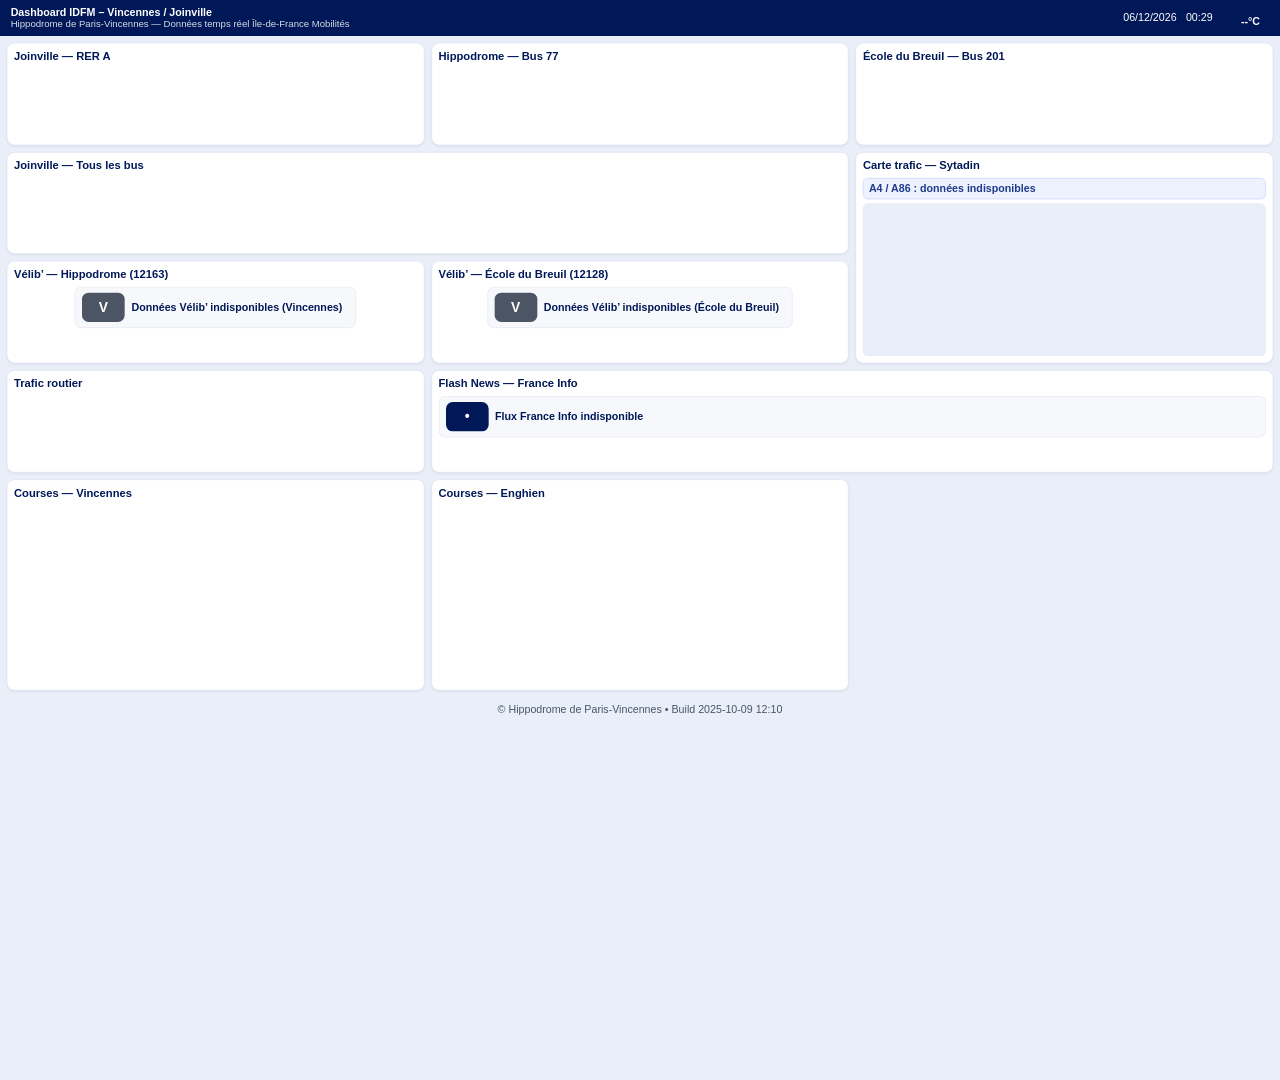
==== index.html @ 8cd0bbcc "Add files via upload" ====
<!DOCTYPE html>
<html lang="fr">
<head>
<meta charset="UTF-8" />
<meta name="viewport" content="width=device-width, initial-scale=1.0" />
<title>Dashboard IDFM – Vincennes / Joinville (v3)</title>
<link rel="stylesheet" href="style.css" />
</head>
<body>
<div id="fit">
  <header class="topbar">
    <div class="brand">
      <div class="title">Dashboard IDFM – Vincennes / Joinville</div>
      <div class="subtitle">Hippodrome de Paris‑Vincennes — Données temps réel Île‑de‑France Mobilités</div>
    </div>
    <div class="header-right">
      <div id="date"></div>
      <div id="time" class="mono"></div>
      <div class="weather" id="weather" title="">
        <span id="weatherIcon" aria-hidden="true"></span>
        <strong id="weatherTemp">--°C</strong>
      </div>
      <div id="saint" class="saint"></div>
    </div>
  </header>

  <main>
    <!-- Ligne 1 -->
    <section class="panel"><h2>Joinville — RER A</h2>
      <div class="board" id="rerA-board"></div>
      <div class="traffic-msg" id="rerA-traffic"></div>
    </section>

    <section class="panel"><h2>Hippodrome — Bus 77</h2>
      <div class="board" id="bus77-board"></div>
      <div class="traffic-msg" id="bus77-traffic"></div>
    </section>

    <section class="panel"><h2>École du Breuil — Bus 201</h2>
      <div class="board" id="bus201-board"></div>
      <div class="traffic-msg" id="bus201-traffic"></div>
    </section>

    <!-- Ligne 2 -->
    <section class="panel" style="grid-column:1 / span 2; grid-row:2;">
      <h2>Joinville — Tous les bus</h2>
      <div class="board joinville-two-cols" id="joinville-all"></div>
    </section>

    <section class="panel sytadin-panel" style="grid-column:3; grid-row:2 / span 2;">
      <h2>Carte trafic — Sytadin</h2>
      <div id="sytadin-indicator" class="traffic-indicator">Lecture des conditions…</div>
      <iframe id="sytadin" class="sytadin-frame" title="Carte Sytadin" src="https://www.sytadin.fr/frame/cartographie.jsp.html?largeur=596" loading="lazy"></iframe>
    </section>

    <!-- Ligne 3 -->
    <section class="panel"><h2>Vélib’ — Hippodrome (12163)</h2><div class="board velib" id="velib1"></div></section>
    <section class="panel"><h2>Vélib’ — École du Breuil (12128)</h2><div class="board velib" id="velib2"></div></section>

    <!-- Ligne 4 -->
    <section class="panel"><h2>Trafic routier</h2><div class="board" id="road"></div></section>
    <section class="panel" style="grid-column:2 / span 2;"><h2>Flash News — France Info</h2><div class="board" id="news"></div></section>

    <!-- Ligne 5-6 -->
    <section class="panel" style="grid-column:1; grid-row:5 / span 2;"><h2>Courses — Vincennes</h2><div class="board tickets" id="racesVincennes"></div></section>
    <section class="panel" style="grid-column:2; grid-row:5 / span 2;"><h2>Courses — Enghien</h2><div class="board tickets" id="racesEnghien"></div></section>
  </main>

  <footer class="footer">
    <span>© Hippodrome de Paris‑Vincennes • Build 2025-10-09 12:10</span>
  </footer>
</div>

<script src="app.js"></script>
<script>
function fit(){const r=document.getElementById('fit');const W=r.offsetWidth,H=r.offsetHeight;const w=window.innerWidth,h=window.innerHeight;const s=Math.min(w/W,h/H);r.style.transform=`scale(${s})`}
window.addEventListener('resize',fit);fit();
</script>
</body>
</html>
---- style.css ----
/* ===== Base ===== */
html,body{margin:0;padding:0;height:100%;background:#e9eef8;color:#001858;font-family:Segoe UI,Arial,Helvetica,sans-serif;overflow:hidden}
#fit{width:1920px;height:1080px;transform-origin:top left}
.mono{font-variant-numeric:tabular-nums}
.topbar{display:flex;justify-content:space-between;align-items:center;padding:10px 16px;background:#001858;color:#fff}
.topbar .title{font-weight:800}
.topbar .subtitle{opacity:.85;font-size:.9rem}
.header-right{display:flex;gap:14px;align-items:center}
#weatherIcon{width:24px;height:24px;display:inline-block;border-radius:50%}
#weatherIcon.sunny{background: radial-gradient(circle at 50% 50%, #ffd44d 0 60%, transparent 61%)}
#weatherIcon.cloudy{background: conic-gradient(from 180deg at 50% 70%, #c7d2fe, #e5e7eb)}
#weatherIcon.rainy{background: linear-gradient(#9ca3af 60%, transparent 0), repeating-linear-gradient(135deg, #60a5fa 0 4px, transparent 4px 8px)}
#weatherIcon.windy{background: linear-gradient(90deg, #93c5fd 0 40%, transparent 40% 100%)}
.saint{opacity:.9;font-style:italic}

/* ===== Grid ===== */
main{display:grid;grid-template-columns:repeat(3,1fr);grid-template-rows:repeat(6,1fr);gap:10px;padding:10px;box-sizing:border-box;height:calc(100% - 88px)}
.panel{background:#ffffff;border:1px solid #dbe2f3;border-radius:12px;padding:10px;display:flex;flex-direction:column;box-shadow:0 2px 4px rgba(0,0,0,.06)}
.panel h2{margin:0 0 8px;font-size:1.05rem;color:#001858}
.board{flex:1;display:flex;flex-direction:column;gap:6px;overflow:hidden}

/* ===== Lines (grouped by direction) ===== */
.row{display:grid;grid-template-columns: 64px 1fr auto;gap:10px;align-items:center;background:#f7f8fb;border:1px solid #e3e6f2;border-radius:10px;padding:8px 10px;opacity:0;transform:translateX(8px)}
.row.show{opacity:1;transform:none;transition:opacity .35s ease,transform .35s ease}
.badge{grid-column:1;justify-self:start;color:#fff;font-weight:900;font-size:1.3rem;min-width:64px;text-align:center;border-radius:10px;padding:10px 0}
.dest{grid-column:2;font-weight:800}
.times{grid-column:3;display:flex;gap:8px;align-items:center}
.time{background:#000;color:#ffed00;border-radius:6px;padding:4px 10px;font-weight:900;min-width:36px;text-align:center}
.st{padding:4px 8px;border-radius:6px;color:#fff;font-weight:800}
.st.imminent{background:#0a7d21}
.st.delayed{background:#b45309}
.st.cancelled{background:#b91c1c}
.st.instation{background:#1d4ed8}
.ended{background:#9aa1b2;color:#fff}

/* Joinville 2-cols compact */
.joinville-two-cols{display:grid;grid-template-columns:1fr 1fr;gap:8px}
.joinville-two-cols .row{margin:0}

/* Traffic message */
.traffic-msg{margin-top:6px;background:#fff7ed;border:1px solid #fed7aa;color:#9a3412;border-radius:8px;padding:6px 8px;font-weight:700;display:none}
.traffic-msg.show{display:block;animation:fadeIn .3s ease}
@keyframes fadeIn{from{opacity:0}to{opacity:1}}

/* Sytadin */
.sytadin-panel{display:flex;flex-direction:column}
.traffic-indicator{margin-bottom:6px;background:#eef2ff;border:1px solid #c7d2fe;color:#1e3a8a;border-radius:8px;padding:6px 8px;font-weight:700}
.sytadin-frame{flex:1;width:100%;height:100%;border:0;border-radius:8px;background:#e9eef8}

/* Velib */
.velib{display:flex;gap:16px;align-items:center;flex-wrap:wrap}
.kpi{display:flex;align-items:center;gap:8px;background:#f7f8fb;border:1px solid #e3e6f2;border-radius:10px;padding:8px 10px}
.kpi .value{font-size:1.05rem;font-weight:900}
.kpi .label{font-size:.85rem;color:#334155}

/* Tickets */
.tickets{display:grid;grid-template-columns:repeat(2,1fr);gap:8px}
.ticket{display:flex;align-items:center;justify-content:space-between;background:#f7f8fb;border:1px solid #e3e6f2;border-radius:10px;padding:8px}
.badge-blue{background:#001858;color:#fff;border-radius:8px;padding:4px 8px;font-weight:900;min-width:68px;text-align:center}
.t-info{display:flex;flex-direction:column}
.t-title{font-weight:800}
.t-time{font-weight:900}

/* Footer */
.footer{height:36px;display:flex;align-items:center;justify-content:center;color:#475569}
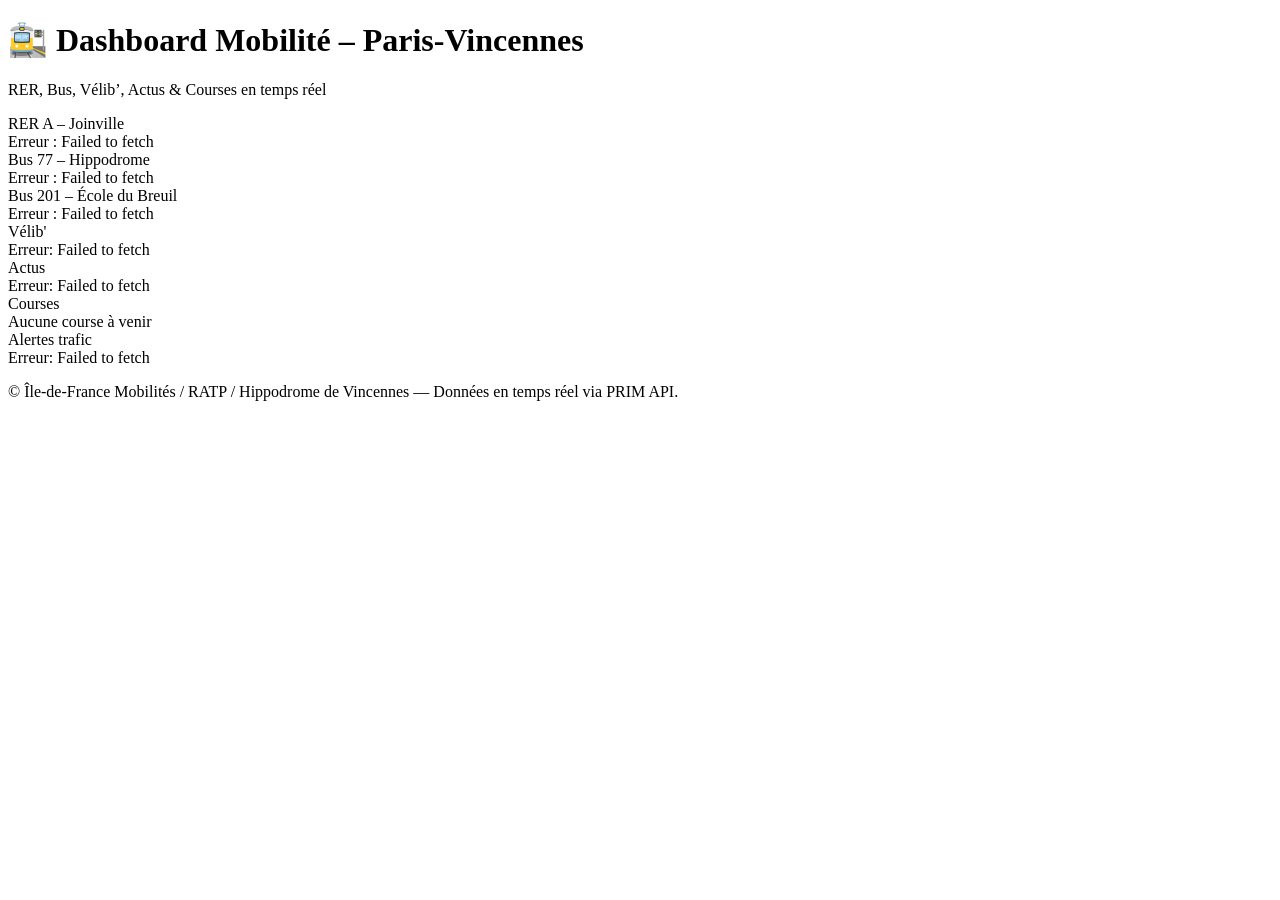
==== commit ae179ba6: "Update index.html" ====
--- a/index.html
+++ b/index.html
@@ -3,78 +3,29 @@
 <head>
 <meta charset="UTF-8" />
 <meta name="viewport" content="width=device-width, initial-scale=1.0" />
-<title>Dashboard IDFM – Vincennes / Joinville (v3)</title>
-<link rel="stylesheet" href="style.css" />
+<title>Dashboard Mobilité – Hippodrome de Vincennes</title>
+<link rel="stylesheet" href="dashboard.css" />
 </head>
 <body>
-<div id="fit">
-  <header class="topbar">
-    <div class="brand">
-      <div class="title">Dashboard IDFM – Vincennes / Joinville</div>
-      <div class="subtitle">Hippodrome de Paris‑Vincennes — Données temps réel Île‑de‑France Mobilités</div>
-    </div>
-    <div class="header-right">
-      <div id="date"></div>
-      <div id="time" class="mono"></div>
-      <div class="weather" id="weather" title="">
-        <span id="weatherIcon" aria-hidden="true"></span>
-        <strong id="weatherTemp">--°C</strong>
-      </div>
-      <div id="saint" class="saint"></div>
-    </div>
+  <header>
+    <h1>🚉 Dashboard Mobilité – Paris-Vincennes</h1>
+    <p class="subtitle">RER, Bus, Vélib’, Actus & Courses en temps réel</p>
   </header>
 
-  <main>
-    <!-- Ligne 1 -->
-    <section class="panel"><h2>Joinville — RER A</h2>
-      <div class="board" id="rerA-board"></div>
-      <div class="traffic-msg" id="rerA-traffic"></div>
-    </section>
-
-    <section class="panel"><h2>Hippodrome — Bus 77</h2>
-      <div class="board" id="bus77-board"></div>
-      <div class="traffic-msg" id="bus77-traffic"></div>
-    </section>
-
-    <section class="panel"><h2>École du Breuil — Bus 201</h2>
-      <div class="board" id="bus201-board"></div>
-      <div class="traffic-msg" id="bus201-traffic"></div>
-    </section>
-
-    <!-- Ligne 2 -->
-    <section class="panel" style="grid-column:1 / span 2; grid-row:2;">
-      <h2>Joinville — Tous les bus</h2>
-      <div class="board joinville-two-cols" id="joinville-all"></div>
-    </section>
-
-    <section class="panel sytadin-panel" style="grid-column:3; grid-row:2 / span 2;">
-      <h2>Carte trafic — Sytadin</h2>
-      <div id="sytadin-indicator" class="traffic-indicator">Lecture des conditions…</div>
-      <iframe id="sytadin" class="sytadin-frame" title="Carte Sytadin" src="https://www.sytadin.fr/frame/cartographie.jsp.html?largeur=596" loading="lazy"></iframe>
-    </section>
-
-    <!-- Ligne 3 -->
-    <section class="panel"><h2>Vélib’ — Hippodrome (12163)</h2><div class="board velib" id="velib1"></div></section>
-    <section class="panel"><h2>Vélib’ — École du Breuil (12128)</h2><div class="board velib" id="velib2"></div></section>
-
-    <!-- Ligne 4 -->
-    <section class="panel"><h2>Trafic routier</h2><div class="board" id="road"></div></section>
-    <section class="panel" style="grid-column:2 / span 2;"><h2>Flash News — France Info</h2><div class="board" id="news"></div></section>
-
-    <!-- Ligne 5-6 -->
-    <section class="panel" style="grid-column:1; grid-row:5 / span 2;"><h2>Courses — Vincennes</h2><div class="board tickets" id="racesVincennes"></div></section>
-    <section class="panel" style="grid-column:2; grid-row:5 / span 2;"><h2>Courses — Enghien</h2><div class="board tickets" id="racesEnghien"></div></section>
+  <main class="grid">
+    <section id="panel-rera" class="panel"></section>
+    <section id="panel-bus-77" class="panel"></section>
+    <section id="panel-bus-201" class="panel"></section>
+    <section id="panel-velib" class="panel"></section>
+    <section id="panel-news" class="panel"></section>
+    <section id="panel-courses" class="panel"></section>
+    <section id="panel-alerts" class="panel"></section>
   </main>
 
-  <footer class="footer">
-    <span>© Hippodrome de Paris‑Vincennes • Build 2025-10-09 12:10</span>
+  <footer>
+    <p>© Île-de-France Mobilités / RATP / Hippodrome de Vincennes — Données en temps réel via PRIM API.</p>
   </footer>
-</div>
 
-<script src="app.js"></script>
-<script>
-function fit(){const r=document.getElementById('fit');const W=r.offsetWidth,H=r.offsetHeight;const w=window.innerWidth,h=window.innerHeight;const s=Math.min(w/W,h/H);r.style.transform=`scale(${s})`}
-window.addEventListener('resize',fit);fit();
-</script>
+  <script src="app.js"></script>
 </body>
 </html>
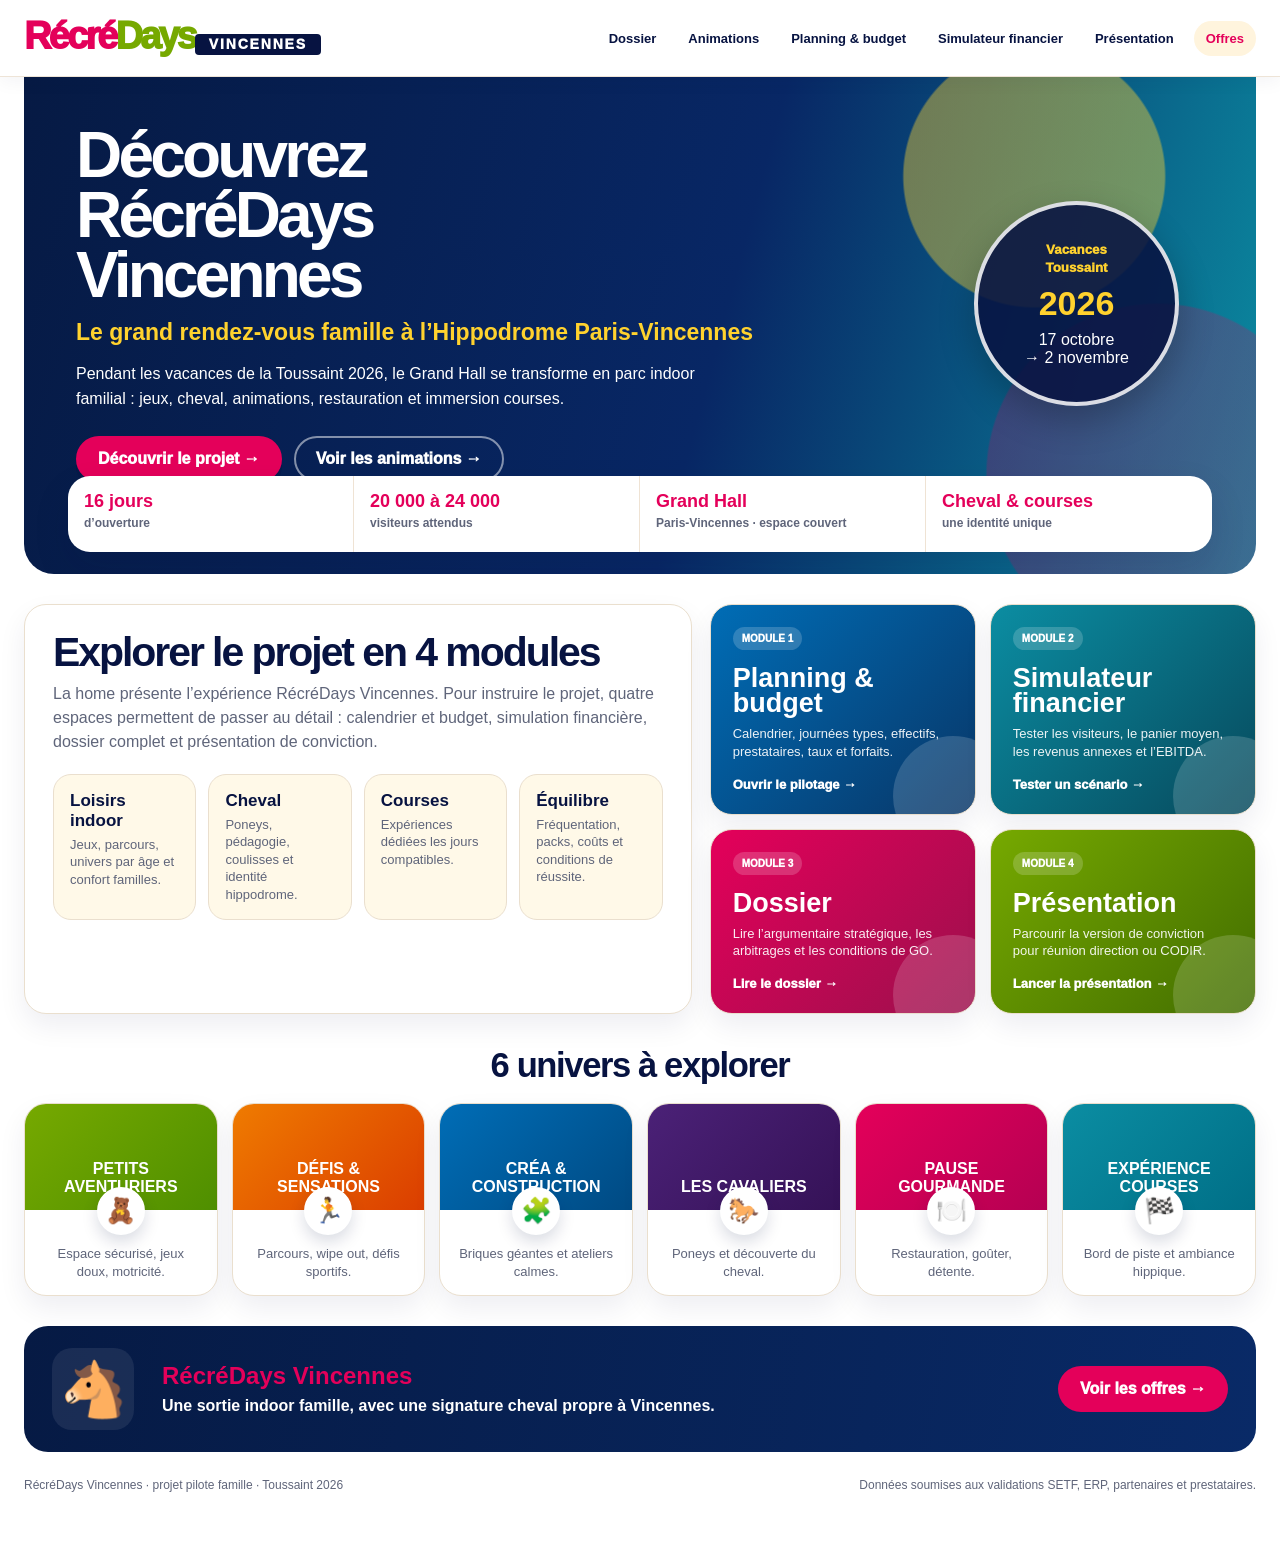
==== commit 17e72718: "Mettre à jour la home RécréDays Vincennes" ====
--- a/index.html
+++ b/index.html
@@ -1,31 +1,21 @@
-<!DOCTYPE html>
+<!doctype html>
 <html lang="fr">
 <head>
-<meta charset="UTF-8" />
-<meta name="viewport" content="width=device-width, initial-scale=1.0" />
-<title>Dashboard Mobilité – Hippodrome de Vincennes</title>
-<link rel="stylesheet" href="dashboard.css" />
+<meta charset="utf-8">
+<meta name="viewport" content="width=device-width,initial-scale=1">
+<title>RécréDays Vincennes</title>
+<style>
+:root{--ink:#071341;--pink:#e4005a;--green:#76a900;--blue:#006db6;--cyan:#0b8da2;--orange:#ef7b00;--yellow:#ffd22e;--purple:#4b2177;--line:#eadfce;--muted:#5f657a;--shadow:0 16px 36px rgba(7,19,65,.12)}*{box-sizing:border-box}body{margin:0;font-family:Inter,Arial,sans-serif;color:var(--ink);background:#fff}a{text-decoration:none}.top{position:sticky;top:0;z-index:10;background:#fff;border-bottom:1px solid #eee4d7;box-shadow:0 4px 18px rgba(7,19,65,.05)}.nav{max-width:1440px;margin:auto;min-height:76px;padding:12px 24px;display:flex;align-items:center;gap:24px}.logo{font-weight:1000;font-size:38px;line-height:.82;letter-spacing:-.075em;color:var(--green);min-width:220px}.logo span{color:var(--pink)}.logo small{display:inline-block;background:var(--ink);color:#fff;font-size:14px;letter-spacing:.13em;border-radius:4px;padding:5px 14px;margin-top:3px}.links{margin-left:auto;display:flex;gap:8px;flex-wrap:wrap}.links a{color:var(--ink);font-size:13px;font-weight:900;padding:10px 12px;border-radius:999px}.links a:hover,.links a.active{background:#fff4dd;color:var(--pink)}.page{max-width:1440px;margin:auto;padding:0 24px 40px}.hero{position:relative;overflow:hidden;min-height:480px;border-radius:0 0 30px 30px;background:radial-gradient(circle at 82% 20%,rgba(255,210,46,.42) 0 130px,transparent 132px),radial-gradient(circle at 92% 80%,rgba(228,0,90,.22) 0 170px,transparent 172px),linear-gradient(105deg,#061a44 0%,#082765 56%,#0b8da2 100%);color:#fff}.hero-inner{display:grid;grid-template-columns:1fr 230px;gap:24px;align-items:center;min-height:480px;padding:48px 52px 92px}.hero h1{font-size:clamp(44px,5vw,72px);line-height:.94;margin:0 0 14px;letter-spacing:-.06em}.hero h2{margin:0 0 16px;color:var(--yellow);font-size:23px;line-height:1.16}.hero p{margin:0;max-width:670px;font-size:16px;line-height:1.55}.cta{display:flex;gap:12px;flex-wrap:wrap;margin-top:24px}.btn{display:inline-flex;align-items:center;justify-content:center;min-height:46px;padding:12px 20px;border-radius:999px;color:#fff;font-weight:1000;border:2px solid rgba(255,255,255,.5)}.btn.primary{background:var(--pink);border-color:var(--pink);box-shadow:0 7px 0 rgba(7,19,65,.25)}.badge{width:205px;height:205px;border-radius:50%;background:rgba(7,19,65,.88);border:4px solid rgba(255,255,255,.85);display:grid;place-items:center;text-align:center;box-shadow:0 14px 36px rgba(0,0,0,.24)}.badge small{color:var(--yellow);font-weight:1000}.badge b{display:block;font-size:34px;color:var(--yellow);margin:8px 0}.strip{position:absolute;left:44px;right:44px;bottom:22px;display:grid;grid-template-columns:repeat(4,1fr);background:#fff;color:var(--ink);border-radius:22px;overflow:hidden;box-shadow:var(--shadow)}.strip div{min-height:76px;padding:15px 16px;border-right:1px solid #efe3d4}.strip div:last-child{border-right:0}.strip b{display:block;color:var(--pink);font-size:18px}.strip span{display:block;font-size:12px;color:var(--muted);font-weight:800;margin-top:4px}.modules{margin-top:30px;display:grid;grid-template-columns:1.1fr .9fr;gap:18px}.intro,.card,.box{background:#fff;border:1px solid var(--line);border-radius:22px;box-shadow:0 12px 28px rgba(7,19,65,.07)}.intro{padding:28px}.intro h2{margin:0 0 10px;font-size:clamp(30px,3.2vw,48px);line-height:.95;letter-spacing:-.05em}.intro p{margin:0;color:var(--muted);line-height:1.5}.pills{margin-top:20px;display:grid;grid-template-columns:repeat(4,1fr);gap:12px}.pill{padding:16px;border-radius:18px;background:#fff9e8;border:1px solid var(--line)}.pill b{display:block;font-size:17px}.pill span{display:block;margin-top:5px;color:var(--muted);font-size:13px;line-height:1.35}.grid{display:grid;grid-template-columns:1fr 1fr;gap:14px}.card{min-height:185px;padding:22px;color:#fff;display:flex;flex-direction:column;justify-content:space-between;overflow:hidden;position:relative}.card:after{content:"";position:absolute;right:-38px;bottom:-42px;width:120px;height:120px;border-radius:50%;background:rgba(255,255,255,.16)}.card small,.card h3,.card p,.card span{position:relative;z-index:1}.card small{display:inline-flex;width:max-content;padding:6px 9px;border-radius:999px;background:rgba(255,255,255,.18);font-weight:1000;font-size:10px;text-transform:uppercase}.card h3{margin:16px 0 8px;font-size:27px;line-height:.95}.card p{margin:0;color:rgba(255,255,255,.92);font-size:13px;line-height:1.38}.card span{font-size:13px;font-weight:1000;margin-top:16px}.planning{background:linear-gradient(135deg,var(--blue),#083667)}.sim{background:linear-gradient(135deg,var(--cyan),#07495c)}.dossier{background:linear-gradient(135deg,var(--pink),#9b104c)}.pres{background:linear-gradient(135deg,var(--green),#426d00)}.section{padding-top:34px}.center{text-align:center;max-width:780px;margin:0 auto 20px}.center h2{margin:0;font-size:clamp(28px,2.7vw,40px);line-height:1;letter-spacing:-.04em}.center p{color:var(--muted);line-height:1.5}.univers{display:grid;grid-template-columns:repeat(6,1fr);gap:14px}.box{overflow:hidden;text-align:center}.box-top{min-height:106px;color:#fff;padding:14px;display:flex;flex-direction:column;justify-content:flex-end;background:linear-gradient(135deg,var(--green),#4f8f00)}.box:nth-child(2) .box-top{background:linear-gradient(135deg,var(--orange),#db3e00)}.box:nth-child(3) .box-top{background:linear-gradient(135deg,var(--blue),#004a83)}.box:nth-child(4) .box-top{background:linear-gradient(135deg,var(--purple),#351257)}.box:nth-child(5) .box-top{background:linear-gradient(135deg,var(--pink),#b50052)}.box:nth-child(6) .box-top{background:linear-gradient(135deg,var(--cyan),#006f87)}.box-top b{text-transform:uppercase;font-size:16px}.box-body{padding:15px}.circle{width:48px;height:48px;margin:-38px auto 10px;border-radius:50%;background:#fff;border:5px solid #fff;box-shadow:0 7px 16px rgba(7,19,65,.15);display:grid;place-items:center;font-size:25px}.box-body p{margin:0;color:var(--muted);font-size:13px;line-height:1.35}.banner{margin-top:30px;border-radius:24px;padding:22px 28px;background:linear-gradient(100deg,#061a44,#092a67);color:#fff;display:grid;grid-template-columns:90px 1fr 250px;align-items:center;gap:20px}.trotty{width:82px;height:82px;border-radius:20px;background:rgba(255,255,255,.08);display:grid;place-items:center;font-size:54px}.banner h2{margin:0;color:var(--pink);font-size:24px}.banner p{margin:6px 0 0;font-weight:900;line-height:1.2}.banner a{justify-self:end;background:var(--pink);color:#fff;padding:14px 22px;border-radius:999px;font-weight:1000}footer{padding:26px 0;color:var(--muted);font-size:12px;display:flex;justify-content:space-between;gap:14px;flex-wrap:wrap}@media(max-width:1080px){.hero-inner,.modules{grid-template-columns:1fr}.badge{width:170px;height:170px}.strip{grid-template-columns:repeat(2,1fr)}.univers{grid-template-columns:repeat(3,1fr)}.pills{grid-template-columns:repeat(2,1fr)}.banner{grid-template-columns:1fr}.banner a{justify-self:start}}@media(max-width:680px){.nav{align-items:flex-start;flex-direction:column}.links{margin-left:0;overflow-x:auto;width:100%;flex-wrap:nowrap}.page{padding:0 12px 32px}.hero-inner{padding:30px 24px 240px}.hero h1{font-size:46px}.strip{left:16px;right:16px;grid-template-columns:1fr}.grid,.univers,.pills{grid-template-columns:1fr}.badge{width:150px;height:150px}}
+</style>
 </head>
 <body>
-  <header>
-    <h1>🚉 Dashboard Mobilité – Paris-Vincennes</h1>
-    <p class="subtitle">RER, Bus, Vélib’, Actus & Courses en temps réel</p>
-  </header>
-
-  <main class="grid">
-    <section id="panel-rera" class="panel"></section>
-    <section id="panel-bus-77" class="panel"></section>
-    <section id="panel-bus-201" class="panel"></section>
-    <section id="panel-velib" class="panel"></section>
-    <section id="panel-news" class="panel"></section>
-    <section id="panel-courses" class="panel"></section>
-    <section id="panel-alerts" class="panel"></section>
-  </main>
-
-  <footer>
-    <p>© Île-de-France Mobilités / RATP / Hippodrome de Vincennes — Données en temps réel via PRIM API.</p>
-  </footer>
-
-  <script src="app.js"></script>
+<header class="top"><nav class="nav"><a class="logo" href="/"><span>Récré</span>Days<small>VINCENNES</small></a><div class="links"><a href="/dossier.html">Dossier</a><a href="/modules.html">Animations</a><a href="/pilotage.html">Planning & budget</a><a href="/pilotage.html#simulateur">Simulateur financier</a><a href="/presentation.html">Présentation</a><a class="active" href="#offres">Offres</a></div></nav></header>
+<main class="page">
+<section class="hero"><div class="hero-inner"><div><h1>Découvrez<br>RécréDays<br>Vincennes</h1><h2>Le grand rendez-vous famille à l’Hippodrome Paris-Vincennes</h2><p>Pendant les vacances de la Toussaint 2026, le Grand Hall se transforme en parc indoor familial : jeux, cheval, animations, restauration et immersion courses.</p><div class="cta"><a class="btn primary" href="/dossier.html">Découvrir le projet →</a><a class="btn" href="/modules.html">Voir les animations →</a></div></div><aside class="badge"><div><small>Vacances<br>Toussaint</small><b>2026</b><span>17 octobre<br>→ 2 novembre</span></div></aside></div><div class="strip"><div><b>16 jours</b><span>d’ouverture</span></div><div><b>20 000 à 24 000</b><span>visiteurs attendus</span></div><div><b>Grand Hall</b><span>Paris-Vincennes · espace couvert</span></div><div><b>Cheval & courses</b><span>une identité unique</span></div></div></section>
+<section class="modules"><div class="intro"><h2>Explorer le projet en 4 modules</h2><p>La home présente l’expérience RécréDays Vincennes. Pour instruire le projet, quatre espaces permettent de passer au détail : calendrier et budget, simulation financière, dossier complet et présentation de conviction.</p><div class="pills"><div class="pill"><b>Loisirs indoor</b><span>Jeux, parcours, univers par âge et confort familles.</span></div><div class="pill"><b>Cheval</b><span>Poneys, pédagogie, coulisses et identité hippodrome.</span></div><div class="pill"><b>Courses</b><span>Expériences dédiées les jours compatibles.</span></div><div class="pill"><b>Équilibre</b><span>Fréquentation, packs, coûts et conditions de réussite.</span></div></div></div><div class="grid"><a class="card planning" href="/pilotage.html"><small>Module 1</small><div><h3>Planning & budget</h3><p>Calendrier, journées types, effectifs, prestataires, taux et forfaits.</p></div><span>Ouvrir le pilotage →</span></a><a class="card sim" href="/pilotage.html#simulateur"><small>Module 2</small><div><h3>Simulateur financier</h3><p>Tester les visiteurs, le panier moyen, les revenus annexes et l’EBITDA.</p></div><span>Tester un scénario →</span></a><a class="card dossier" href="/dossier.html"><small>Module 3</small><div><h3>Dossier</h3><p>Lire l’argumentaire stratégique, les arbitrages et les conditions de GO.</p></div><span>Lire le dossier →</span></a><a class="card pres" href="/presentation.html"><small>Module 4</small><div><h3>Présentation</h3><p>Parcourir la version de conviction pour réunion direction ou CODIR.</p></div><span>Lancer la présentation →</span></a></div></section>
+<section class="section"><div class="center"><h2>6 univers à explorer</h2></div><div class="univers"><article class="box"><div class="box-top"><b>Petits aventuriers</b></div><div class="box-body"><div class="circle">🧸</div><p>Espace sécurisé, jeux doux, motricité.</p></div></article><article class="box"><div class="box-top"><b>Défis & sensations</b></div><div class="box-body"><div class="circle">🏃</div><p>Parcours, wipe out, défis sportifs.</p></div></article><article class="box"><div class="box-top"><b>Créa & construction</b></div><div class="box-body"><div class="circle">🧩</div><p>Briques géantes et ateliers calmes.</p></div></article><article class="box"><div class="box-top"><b>Les cavaliers</b></div><div class="box-body"><div class="circle">🐎</div><p>Poneys et découverte du cheval.</p></div></article><article class="box"><div class="box-top"><b>Pause gourmande</b></div><div class="box-body"><div class="circle">🍽️</div><p>Restauration, goûter, détente.</p></div></article><article class="box"><div class="box-top"><b>Expérience courses</b></div><div class="box-body"><div class="circle">🏁</div><p>Bord de piste et ambiance hippique.</p></div></article></div></section>
+<section class="banner" id="offres"><div class="trotty">🐴</div><div><h2>RécréDays Vincennes</h2><p>Une sortie indoor famille, avec une signature cheval propre à Vincennes.</p></div><a href="/dossier.html">Voir les offres →</a></section>
+<footer><span>RécréDays Vincennes · projet pilote famille · Toussaint 2026</span><span>Données soumises aux validations SETF, ERP, partenaires et prestataires.</span></footer>
+</main>
 </body>
-</html>
+</html>
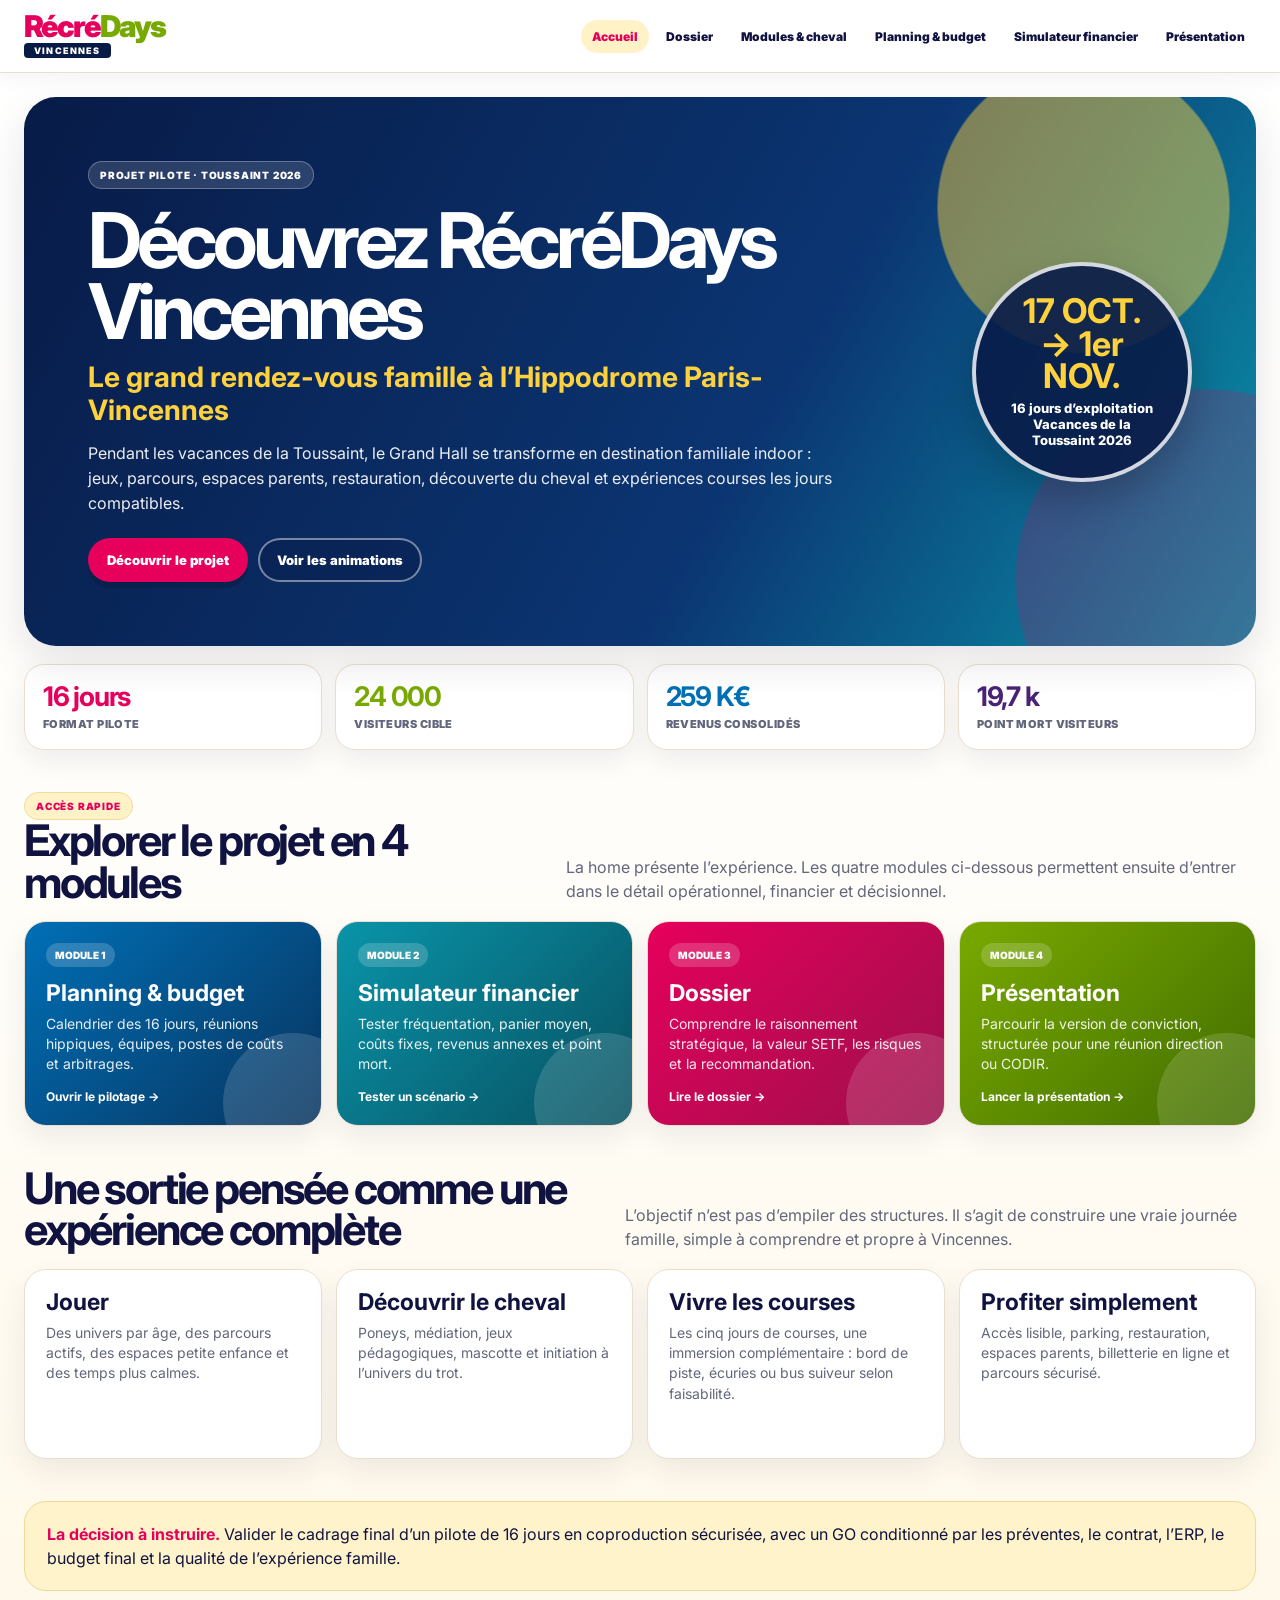
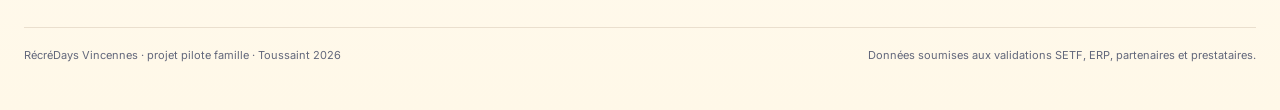
==== commit da8c55ee: "Refondre la home RécréDays et mettre en avant les quatre modules" ====
--- a/index.html
+++ b/index.html
@@ -3,19 +3,81 @@
 <head>
 <meta charset="utf-8">
 <meta name="viewport" content="width=device-width,initial-scale=1">
-<title>RécréDays Vincennes</title>
-<style>
-:root{--ink:#071341;--pink:#e4005a;--green:#76a900;--blue:#006db6;--cyan:#0b8da2;--orange:#ef7b00;--yellow:#ffd22e;--purple:#4b2177;--line:#eadfce;--muted:#5f657a;--shadow:0 16px 36px rgba(7,19,65,.12)}*{box-sizing:border-box}body{margin:0;font-family:Inter,Arial,sans-serif;color:var(--ink);background:#fff}a{text-decoration:none}.top{position:sticky;top:0;z-index:10;background:#fff;border-bottom:1px solid #eee4d7;box-shadow:0 4px 18px rgba(7,19,65,.05)}.nav{max-width:1440px;margin:auto;min-height:76px;padding:12px 24px;display:flex;align-items:center;gap:24px}.logo{font-weight:1000;font-size:38px;line-height:.82;letter-spacing:-.075em;color:var(--green);min-width:220px}.logo span{color:var(--pink)}.logo small{display:inline-block;background:var(--ink);color:#fff;font-size:14px;letter-spacing:.13em;border-radius:4px;padding:5px 14px;margin-top:3px}.links{margin-left:auto;display:flex;gap:8px;flex-wrap:wrap}.links a{color:var(--ink);font-size:13px;font-weight:900;padding:10px 12px;border-radius:999px}.links a:hover,.links a.active{background:#fff4dd;color:var(--pink)}.page{max-width:1440px;margin:auto;padding:0 24px 40px}.hero{position:relative;overflow:hidden;min-height:480px;border-radius:0 0 30px 30px;background:radial-gradient(circle at 82% 20%,rgba(255,210,46,.42) 0 130px,transparent 132px),radial-gradient(circle at 92% 80%,rgba(228,0,90,.22) 0 170px,transparent 172px),linear-gradient(105deg,#061a44 0%,#082765 56%,#0b8da2 100%);color:#fff}.hero-inner{display:grid;grid-template-columns:1fr 230px;gap:24px;align-items:center;min-height:480px;padding:48px 52px 92px}.hero h1{font-size:clamp(44px,5vw,72px);line-height:.94;margin:0 0 14px;letter-spacing:-.06em}.hero h2{margin:0 0 16px;color:var(--yellow);font-size:23px;line-height:1.16}.hero p{margin:0;max-width:670px;font-size:16px;line-height:1.55}.cta{display:flex;gap:12px;flex-wrap:wrap;margin-top:24px}.btn{display:inline-flex;align-items:center;justify-content:center;min-height:46px;padding:12px 20px;border-radius:999px;color:#fff;font-weight:1000;border:2px solid rgba(255,255,255,.5)}.btn.primary{background:var(--pink);border-color:var(--pink);box-shadow:0 7px 0 rgba(7,19,65,.25)}.badge{width:205px;height:205px;border-radius:50%;background:rgba(7,19,65,.88);border:4px solid rgba(255,255,255,.85);display:grid;place-items:center;text-align:center;box-shadow:0 14px 36px rgba(0,0,0,.24)}.badge small{color:var(--yellow);font-weight:1000}.badge b{display:block;font-size:34px;color:var(--yellow);margin:8px 0}.strip{position:absolute;left:44px;right:44px;bottom:22px;display:grid;grid-template-columns:repeat(4,1fr);background:#fff;color:var(--ink);border-radius:22px;overflow:hidden;box-shadow:var(--shadow)}.strip div{min-height:76px;padding:15px 16px;border-right:1px solid #efe3d4}.strip div:last-child{border-right:0}.strip b{display:block;color:var(--pink);font-size:18px}.strip span{display:block;font-size:12px;color:var(--muted);font-weight:800;margin-top:4px}.modules{margin-top:30px;display:grid;grid-template-columns:1.1fr .9fr;gap:18px}.intro,.card,.box{background:#fff;border:1px solid var(--line);border-radius:22px;box-shadow:0 12px 28px rgba(7,19,65,.07)}.intro{padding:28px}.intro h2{margin:0 0 10px;font-size:clamp(30px,3.2vw,48px);line-height:.95;letter-spacing:-.05em}.intro p{margin:0;color:var(--muted);line-height:1.5}.pills{margin-top:20px;display:grid;grid-template-columns:repeat(4,1fr);gap:12px}.pill{padding:16px;border-radius:18px;background:#fff9e8;border:1px solid var(--line)}.pill b{display:block;font-size:17px}.pill span{display:block;margin-top:5px;color:var(--muted);font-size:13px;line-height:1.35}.grid{display:grid;grid-template-columns:1fr 1fr;gap:14px}.card{min-height:185px;padding:22px;color:#fff;display:flex;flex-direction:column;justify-content:space-between;overflow:hidden;position:relative}.card:after{content:"";position:absolute;right:-38px;bottom:-42px;width:120px;height:120px;border-radius:50%;background:rgba(255,255,255,.16)}.card small,.card h3,.card p,.card span{position:relative;z-index:1}.card small{display:inline-flex;width:max-content;padding:6px 9px;border-radius:999px;background:rgba(255,255,255,.18);font-weight:1000;font-size:10px;text-transform:uppercase}.card h3{margin:16px 0 8px;font-size:27px;line-height:.95}.card p{margin:0;color:rgba(255,255,255,.92);font-size:13px;line-height:1.38}.card span{font-size:13px;font-weight:1000;margin-top:16px}.planning{background:linear-gradient(135deg,var(--blue),#083667)}.sim{background:linear-gradient(135deg,var(--cyan),#07495c)}.dossier{background:linear-gradient(135deg,var(--pink),#9b104c)}.pres{background:linear-gradient(135deg,var(--green),#426d00)}.section{padding-top:34px}.center{text-align:center;max-width:780px;margin:0 auto 20px}.center h2{margin:0;font-size:clamp(28px,2.7vw,40px);line-height:1;letter-spacing:-.04em}.center p{color:var(--muted);line-height:1.5}.univers{display:grid;grid-template-columns:repeat(6,1fr);gap:14px}.box{overflow:hidden;text-align:center}.box-top{min-height:106px;color:#fff;padding:14px;display:flex;flex-direction:column;justify-content:flex-end;background:linear-gradient(135deg,var(--green),#4f8f00)}.box:nth-child(2) .box-top{background:linear-gradient(135deg,var(--orange),#db3e00)}.box:nth-child(3) .box-top{background:linear-gradient(135deg,var(--blue),#004a83)}.box:nth-child(4) .box-top{background:linear-gradient(135deg,var(--purple),#351257)}.box:nth-child(5) .box-top{background:linear-gradient(135deg,var(--pink),#b50052)}.box:nth-child(6) .box-top{background:linear-gradient(135deg,var(--cyan),#006f87)}.box-top b{text-transform:uppercase;font-size:16px}.box-body{padding:15px}.circle{width:48px;height:48px;margin:-38px auto 10px;border-radius:50%;background:#fff;border:5px solid #fff;box-shadow:0 7px 16px rgba(7,19,65,.15);display:grid;place-items:center;font-size:25px}.box-body p{margin:0;color:var(--muted);font-size:13px;line-height:1.35}.banner{margin-top:30px;border-radius:24px;padding:22px 28px;background:linear-gradient(100deg,#061a44,#092a67);color:#fff;display:grid;grid-template-columns:90px 1fr 250px;align-items:center;gap:20px}.trotty{width:82px;height:82px;border-radius:20px;background:rgba(255,255,255,.08);display:grid;place-items:center;font-size:54px}.banner h2{margin:0;color:var(--pink);font-size:24px}.banner p{margin:6px 0 0;font-weight:900;line-height:1.2}.banner a{justify-self:end;background:var(--pink);color:#fff;padding:14px 22px;border-radius:999px;font-weight:1000}footer{padding:26px 0;color:var(--muted);font-size:12px;display:flex;justify-content:space-between;gap:14px;flex-wrap:wrap}@media(max-width:1080px){.hero-inner,.modules{grid-template-columns:1fr}.badge{width:170px;height:170px}.strip{grid-template-columns:repeat(2,1fr)}.univers{grid-template-columns:repeat(3,1fr)}.pills{grid-template-columns:repeat(2,1fr)}.banner{grid-template-columns:1fr}.banner a{justify-self:start}}@media(max-width:680px){.nav{align-items:flex-start;flex-direction:column}.links{margin-left:0;overflow-x:auto;width:100%;flex-wrap:nowrap}.page{padding:0 12px 32px}.hero-inner{padding:30px 24px 240px}.hero h1{font-size:46px}.strip{left:16px;right:16px;grid-template-columns:1fr}.grid,.univers,.pills{grid-template-columns:1fr}.badge{width:150px;height:150px}}
-</style>
+<title>RécréDays Vincennes · Découvrez le projet</title>
+<link rel="stylesheet" href="/style.css">
 </head>
 <body>
-<header class="top"><nav class="nav"><a class="logo" href="/"><span>Récré</span>Days<small>VINCENNES</small></a><div class="links"><a href="/dossier.html">Dossier</a><a href="/modules.html">Animations</a><a href="/pilotage.html">Planning & budget</a><a href="/pilotage.html#simulateur">Simulateur financier</a><a href="/presentation.html">Présentation</a><a class="active" href="#offres">Offres</a></div></nav></header>
-<main class="page">
-<section class="hero"><div class="hero-inner"><div><h1>Découvrez<br>RécréDays<br>Vincennes</h1><h2>Le grand rendez-vous famille à l’Hippodrome Paris-Vincennes</h2><p>Pendant les vacances de la Toussaint 2026, le Grand Hall se transforme en parc indoor familial : jeux, cheval, animations, restauration et immersion courses.</p><div class="cta"><a class="btn primary" href="/dossier.html">Découvrir le projet →</a><a class="btn" href="/modules.html">Voir les animations →</a></div></div><aside class="badge"><div><small>Vacances<br>Toussaint</small><b>2026</b><span>17 octobre<br>→ 2 novembre</span></div></aside></div><div class="strip"><div><b>16 jours</b><span>d’ouverture</span></div><div><b>20 000 à 24 000</b><span>visiteurs attendus</span></div><div><b>Grand Hall</b><span>Paris-Vincennes · espace couvert</span></div><div><b>Cheval & courses</b><span>une identité unique</span></div></div></section>
-<section class="modules"><div class="intro"><h2>Explorer le projet en 4 modules</h2><p>La home présente l’expérience RécréDays Vincennes. Pour instruire le projet, quatre espaces permettent de passer au détail : calendrier et budget, simulation financière, dossier complet et présentation de conviction.</p><div class="pills"><div class="pill"><b>Loisirs indoor</b><span>Jeux, parcours, univers par âge et confort familles.</span></div><div class="pill"><b>Cheval</b><span>Poneys, pédagogie, coulisses et identité hippodrome.</span></div><div class="pill"><b>Courses</b><span>Expériences dédiées les jours compatibles.</span></div><div class="pill"><b>Équilibre</b><span>Fréquentation, packs, coûts et conditions de réussite.</span></div></div></div><div class="grid"><a class="card planning" href="/pilotage.html"><small>Module 1</small><div><h3>Planning & budget</h3><p>Calendrier, journées types, effectifs, prestataires, taux et forfaits.</p></div><span>Ouvrir le pilotage →</span></a><a class="card sim" href="/pilotage.html#simulateur"><small>Module 2</small><div><h3>Simulateur financier</h3><p>Tester les visiteurs, le panier moyen, les revenus annexes et l’EBITDA.</p></div><span>Tester un scénario →</span></a><a class="card dossier" href="/dossier.html"><small>Module 3</small><div><h3>Dossier</h3><p>Lire l’argumentaire stratégique, les arbitrages et les conditions de GO.</p></div><span>Lire le dossier →</span></a><a class="card pres" href="/presentation.html"><small>Module 4</small><div><h3>Présentation</h3><p>Parcourir la version de conviction pour réunion direction ou CODIR.</p></div><span>Lancer la présentation →</span></a></div></section>
-<section class="section"><div class="center"><h2>6 univers à explorer</h2></div><div class="univers"><article class="box"><div class="box-top"><b>Petits aventuriers</b></div><div class="box-body"><div class="circle">🧸</div><p>Espace sécurisé, jeux doux, motricité.</p></div></article><article class="box"><div class="box-top"><b>Défis & sensations</b></div><div class="box-body"><div class="circle">🏃</div><p>Parcours, wipe out, défis sportifs.</p></div></article><article class="box"><div class="box-top"><b>Créa & construction</b></div><div class="box-body"><div class="circle">🧩</div><p>Briques géantes et ateliers calmes.</p></div></article><article class="box"><div class="box-top"><b>Les cavaliers</b></div><div class="box-body"><div class="circle">🐎</div><p>Poneys et découverte du cheval.</p></div></article><article class="box"><div class="box-top"><b>Pause gourmande</b></div><div class="box-body"><div class="circle">🍽️</div><p>Restauration, goûter, détente.</p></div></article><article class="box"><div class="box-top"><b>Expérience courses</b></div><div class="box-body"><div class="circle">🏁</div><p>Bord de piste et ambiance hippique.</p></div></article></div></section>
-<section class="banner" id="offres"><div class="trotty">🐴</div><div><h2>RécréDays Vincennes</h2><p>Une sortie indoor famille, avec une signature cheval propre à Vincennes.</p></div><a href="/dossier.html">Voir les offres →</a></section>
-<footer><span>RécréDays Vincennes · projet pilote famille · Toussaint 2026</span><span>Données soumises aux validations SETF, ERP, partenaires et prestataires.</span></footer>
+<header class="site-header">
+  <nav class="nav">
+    <a class="logo" href="/"><span>Récré</span>Days<small>VINCENNES</small></a>
+    <div class="nav-links">
+      <a class="active" href="/">Accueil</a>
+      <a href="/dossier.html">Dossier</a>
+      <a href="/modules.html">Modules & cheval</a>
+      <a href="/pilotage.html">Planning & budget</a>
+      <a href="/pilotage.html#simulateur">Simulateur financier</a>
+      <a href="/presentation.html">Présentation</a>
+    </div>
+  </nav>
+</header>
+<main class="container">
+  <section class="hero">
+    <div class="hero-grid">
+      <div>
+        <span class="eyebrow">Projet pilote · Toussaint 2026</span>
+        <h1>Découvrez RécréDays Vincennes</h1>
+        <h2>Le grand rendez-vous famille à l’Hippodrome Paris-Vincennes</h2>
+        <p>Pendant les vacances de la Toussaint, le Grand Hall se transforme en destination familiale indoor : jeux, parcours, espaces parents, restauration, découverte du cheval et expériences courses les jours compatibles.</p>
+        <div class="hero-actions">
+          <a class="btn primary" href="/dossier.html">Découvrir le projet</a>
+          <a class="btn secondary" href="/modules.html">Voir les animations</a>
+        </div>
+      </div>
+      <aside class="date-disc">
+        <div><b>17 OCT.<br>→ 1er NOV.</b><span>16 jours d’exploitation<br>Vacances de la Toussaint 2026</span></div>
+      </aside>
+    </div>
+  </section>
+
+  <section class="kpi-grid" aria-label="Repères du projet">
+    <article class="kpi"><strong>16 jours</strong><span>format pilote</span></article>
+    <article class="kpi"><strong>24 000</strong><span>visiteurs cible</span></article>
+    <article class="kpi"><strong>259 K€</strong><span>revenus consolidés</span></article>
+    <article class="kpi"><strong>19,7 k</strong><span>point mort visiteurs</span></article>
+  </section>
+
+  <section class="section">
+    <div class="section-head">
+      <div><span class="eyebrow" style="color:var(--pink);background:#fff2c7;border-color:#f1dc9d">Accès rapide</span><h2>Explorer le projet en 4 modules</h2></div>
+      <p>La home présente l’expérience. Les quatre modules ci-dessous permettent ensuite d’entrer dans le détail opérationnel, financier et décisionnel.</p>
+    </div>
+    <div class="cards">
+      <a class="card module-card blue" href="/pilotage.html"><small>Module 1</small><div><h3>Planning & budget</h3><p>Calendrier des 16 jours, réunions hippiques, équipes, postes de coûts et arbitrages.</p></div><b>Ouvrir le pilotage →</b></a>
+      <a class="card module-card cyan" href="/pilotage.html#simulateur"><small>Module 2</small><div><h3>Simulateur financier</h3><p>Tester fréquentation, panier moyen, coûts fixes, revenus annexes et point mort.</p></div><b>Tester un scénario →</b></a>
+      <a class="card module-card pink" href="/dossier.html"><small>Module 3</small><div><h3>Dossier</h3><p>Comprendre le raisonnement stratégique, la valeur SETF, les risques et la recommandation.</p></div><b>Lire le dossier →</b></a>
+      <a class="card module-card green" href="/presentation.html"><small>Module 4</small><div><h3>Présentation</h3><p>Parcourir la version de conviction, structurée pour une réunion direction ou CODIR.</p></div><b>Lancer la présentation →</b></a>
+    </div>
+  </section>
+
+  <section class="section">
+    <div class="section-head">
+      <h2>Une sortie pensée comme une expérience complète</h2>
+      <p>L’objectif n’est pas d’empiler des structures. Il s’agit de construire une vraie journée famille, simple à comprendre et propre à Vincennes.</p>
+    </div>
+    <div class="cards">
+      <article class="card"><h3>Jouer</h3><p>Des univers par âge, des parcours actifs, des espaces petite enfance et des temps plus calmes.</p></article>
+      <article class="card"><h3>Découvrir le cheval</h3><p>Poneys, médiation, jeux pédagogiques, mascotte et initiation à l’univers du trot.</p></article>
+      <article class="card"><h3>Vivre les courses</h3><p>Les cinq jours de courses, une immersion complémentaire : bord de piste, écuries ou bus suiveur selon faisabilité.</p></article>
+      <article class="card"><h3>Profiter simplement</h3><p>Accès lisible, parking, restauration, espaces parents, billetterie en ligne et parcours sécurisé.</p></article>
+    </div>
+  </section>
+
+  <section class="section">
+    <div class="callout"><strong>La décision à instruire.</strong> Valider le cadrage final d’un pilote de 16 jours en coproduction sécurisée, avec un GO conditionné par les préventes, le contrat, l’ERP, le budget final et la qualité de l’expérience famille.</div>
+  </section>
+
+  <footer class="footer"><span>RécréDays Vincennes · projet pilote famille · Toussaint 2026</span><span>Données soumises aux validations SETF, ERP, partenaires et prestataires.</span></footer>
 </main>
+<script src="/app.js"></script>
 </body>
 </html>
--- a/style.css
+++ b/style.css
@@ -0,0 +1,5 @@
+@import url('https://fonts.googleapis.com/css2?family=Inter:wght@400;600;700;800;900&display=swap');
+:root{--ink:#10133f;--muted:#62677b;--paper:#fffdf8;--cream:#fff6dc;--line:#eadfce;--pink:#e6005c;--green:#78a900;--blue:#006fb5;--cyan:#0a94a9;--orange:#ef7b00;--purple:#4b2376;--yellow:#ffd23d;--navy:#081b47;--shadow:0 16px 42px rgba(16,19,63,.11);--radius:24px}
+*{box-sizing:border-box}html{scroll-behavior:smooth}body{margin:0;font-family:Inter,Arial,sans-serif;color:var(--ink);background:linear-gradient(180deg,#fff 0,#fffdf8 58%,#fff8e8 100%)}a{color:inherit}.site-header{position:sticky;top:0;z-index:100;background:rgba(255,255,255,.96);backdrop-filter:blur(12px);border-bottom:1px solid var(--line);box-shadow:0 5px 18px rgba(16,19,63,.05)}.nav{max-width:1440px;margin:auto;min-height:72px;padding:10px 24px;display:flex;align-items:center;gap:22px}.logo{text-decoration:none;font-size:30px;font-weight:900;line-height:.82;letter-spacing:-.065em;color:var(--green);white-space:nowrap}.logo span{color:var(--pink)}.logo small{display:block;width:max-content;margin-top:5px;padding:4px 10px;border-radius:4px;background:var(--navy);color:white;font-size:9px;letter-spacing:.13em}.nav-links{margin-left:auto;display:flex;align-items:center;gap:6px;flex-wrap:wrap}.nav-links a{text-decoration:none;font-size:12px;font-weight:900;padding:9px 11px;border-radius:999px}.nav-links a:hover,.nav-links a.active{background:#fff2c7;color:var(--pink)}.container{max-width:1440px;margin:auto;padding:24px 24px 48px}.hero{position:relative;overflow:hidden;border-radius:32px;padding:clamp(28px,5vw,64px);background:radial-gradient(circle at 86% 20%,rgba(255,210,61,.48) 0 145px,transparent 147px),radial-gradient(circle at 96% 88%,rgba(230,0,92,.20) 0 190px,transparent 192px),linear-gradient(120deg,var(--navy),#0b3572 60%,var(--cyan));color:white;box-shadow:var(--shadow)}.hero-grid{display:grid;grid-template-columns:minmax(0,1fr) minmax(220px,.34fr);gap:28px;align-items:center}.eyebrow{display:inline-flex;padding:7px 11px;border-radius:999px;background:rgba(255,255,255,.14);border:1px solid rgba(255,255,255,.28);font-size:10px;font-weight:900;text-transform:uppercase;letter-spacing:.08em}.hero h1{margin:17px 0 14px;max-width:900px;font-size:clamp(42px,6vw,82px);line-height:.92;letter-spacing:-.065em}.hero h2{margin:0 0 15px;color:var(--yellow);font-size:clamp(20px,2.2vw,30px);line-height:1.15}.hero p{max-width:760px;margin:0;font-size:16px;line-height:1.55;color:rgba(255,255,255,.92)}.hero-actions{display:flex;flex-wrap:wrap;gap:10px;margin-top:23px}.btn{display:inline-flex;align-items:center;justify-content:center;min-height:44px;padding:11px 17px;border-radius:999px;border:2px solid transparent;text-decoration:none;font-size:13px;font-weight:900;cursor:pointer}.btn.primary{background:var(--pink);color:white;box-shadow:0 6px 0 rgba(0,0,0,.15)}.btn.secondary{border-color:rgba(255,255,255,.45);color:white;background:rgba(8,27,71,.38)}.btn.light{background:white;color:var(--ink);border-color:var(--line)}.date-disc{justify-self:end;width:220px;aspect-ratio:1;border-radius:50%;display:grid;place-items:center;text-align:center;padding:26px;background:rgba(8,27,71,.9);border:4px solid rgba(255,255,255,.82);box-shadow:0 18px 40px rgba(0,0,0,.22)}.date-disc b{display:block;color:var(--yellow);font-size:34px;line-height:.95}.date-disc span{display:block;margin-top:8px;font-size:13px;font-weight:800}.kpi-grid{display:grid;grid-template-columns:repeat(4,1fr);gap:13px;margin-top:18px}.kpi{padding:18px;border-radius:20px;background:white;border:1px solid var(--line);box-shadow:0 10px 28px rgba(16,19,63,.07)}.kpi strong{display:block;font-size:27px;line-height:1;letter-spacing:-.045em;color:var(--pink)}.kpi:nth-child(2) strong{color:var(--green)}.kpi:nth-child(3) strong{color:var(--blue)}.kpi:nth-child(4) strong{color:var(--purple)}.kpi span{display:block;margin-top:7px;font-size:11px;font-weight:900;text-transform:uppercase;letter-spacing:.04em;color:var(--muted)}.section{padding-top:42px}.section-head{display:flex;justify-content:space-between;align-items:end;gap:20px;margin-bottom:18px}.section-head h2{margin:0;font-size:clamp(28px,3.4vw,46px);line-height:.95;letter-spacing:-.05em}.section-head p{max-width:690px;margin:0;color:var(--muted);line-height:1.5}.cards{display:grid;grid-template-columns:repeat(4,1fr);gap:14px}.card{position:relative;overflow:hidden;min-height:190px;padding:21px;border-radius:22px;background:white;border:1px solid var(--line);box-shadow:0 12px 30px rgba(16,19,63,.07)}.card h3{margin:0 0 9px;font-size:23px;line-height:1}.card p{margin:0;color:var(--muted);font-size:14px;line-height:1.45}.card a.more{display:inline-block;margin-top:15px;color:var(--pink);font-size:12px;font-weight:900;text-decoration:none}.module-card{color:white;text-decoration:none;min-height:205px;display:flex;flex-direction:column;justify-content:space-between}.module-card:after{content:"";position:absolute;right:-42px;bottom:-48px;width:140px;height:140px;border-radius:50%;background:rgba(255,255,255,.14)}.module-card.blue{background:linear-gradient(135deg,var(--blue),#08345f)}.module-card.cyan{background:linear-gradient(135deg,var(--cyan),#075060)}.module-card.pink{background:linear-gradient(135deg,var(--pink),#9c104b)}.module-card.green{background:linear-gradient(135deg,var(--green),#426d00)}.module-card small,.module-card h3,.module-card p,.module-card b{position:relative;z-index:2}.module-card small{display:inline-flex;width:max-content;padding:6px 9px;border-radius:999px;background:rgba(255,255,255,.18);font-size:10px;font-weight:900;text-transform:uppercase}.module-card p{color:rgba(255,255,255,.9)}.module-card b{font-size:12px}.callout{padding:20px 22px;border-radius:22px;background:#fff3cb;border:1px solid #efd996;line-height:1.5}.callout strong{color:var(--pink)}.two-col{display:grid;grid-template-columns:1.15fr .85fr;gap:18px}.toc{position:sticky;top:92px;padding:18px;border-radius:22px;background:white;border:1px solid var(--line);box-shadow:0 12px 30px rgba(16,19,63,.07)}.toc b{display:block;margin-bottom:10px;font-size:11px;text-transform:uppercase;letter-spacing:.08em;color:var(--muted)}.toc a{display:block;padding:8px 10px;border-radius:11px;text-decoration:none;font-size:13px;font-weight:800}.toc a:hover{background:#fff3d5}.chapter{padding:28px 0;border-top:1px solid var(--line);scroll-margin-top:95px}.chapter:first-child{border-top:0;padding-top:0}.chapter h2{margin:0 0 10px;font-size:32px;letter-spacing:-.04em}.chapter h3{margin:20px 0 7px}.chapter p{margin:0 0 12px;color:#4f566c;line-height:1.65}.mini-grid{display:grid;grid-template-columns:repeat(3,1fr);gap:12px}.mini{padding:17px;border-radius:18px;background:white;border:1px solid var(--line)}.mini b{display:block;font-size:17px}.mini span{display:block;margin-top:6px;color:var(--muted);font-size:13px;line-height:1.35}.filter-bar{display:flex;gap:8px;flex-wrap:wrap;margin-bottom:17px}.filter-btn{border:1px solid var(--line);background:white;color:var(--ink);padding:9px 12px;border-radius:999px;font:inherit;font-size:12px;font-weight:900;cursor:pointer}.filter-btn.active{background:var(--navy);color:white;border-color:var(--navy)}.catalogue{display:grid;grid-template-columns:repeat(4,1fr);gap:13px}.module-item{padding:18px;border-radius:20px;background:white;border:1px solid var(--line);box-shadow:0 9px 24px rgba(16,19,63,.06)}.module-item.hide{display:none}.module-item .tag{display:inline-flex;padding:5px 8px;border-radius:999px;background:#fff0c4;color:var(--pink);font-size:9px;font-weight:900;text-transform:uppercase}.module-item h3{margin:11px 0 7px;font-size:19px}.module-item p{margin:0;color:var(--muted);font-size:13px;line-height:1.4}.module-item small{display:block;margin-top:11px;font-weight:800;color:var(--blue)}.tabs{display:flex;gap:8px;flex-wrap:wrap;margin-bottom:18px}.tab-btn{border:1px solid var(--line);background:white;padding:10px 14px;border-radius:999px;font:inherit;font-size:12px;font-weight:900;cursor:pointer}.tab-btn.active{background:var(--pink);color:white;border-color:var(--pink)}.tab-panel{display:none}.tab-panel.active{display:block}.calendar{width:100%;border-collapse:separate;border-spacing:0 7px}.calendar th{text-align:left;padding:10px 12px;color:var(--muted);font-size:10px;text-transform:uppercase;letter-spacing:.06em}.calendar td{padding:12px;background:white;border-top:1px solid var(--line);border-bottom:1px solid var(--line);font-size:13px}.calendar td:first-child{border-left:1px solid var(--line);border-radius:13px 0 0 13px;font-weight:900}.calendar td:last-child{border-right:1px solid var(--line);border-radius:0 13px 13px 0}.calendar tr.race td{background:#fff1d2}.calendar .badge{display:inline-flex;padding:5px 8px;border-radius:999px;background:#e9f8e7;color:#477500;font-size:10px;font-weight:900}.calendar tr.race .badge{background:#ffe3ed;color:#a10048}.budget-grid{display:grid;grid-template-columns:repeat(4,1fr);gap:13px}.budget-card{padding:19px;border-radius:20px;background:white;border:1px solid var(--line);box-shadow:0 10px 27px rgba(16,19,63,.06)}.budget-card strong{display:block;font-size:29px;letter-spacing:-.05em}.budget-card span{display:block;margin-top:7px;color:var(--muted);font-size:11px;font-weight:900;text-transform:uppercase}.bars{display:grid;gap:11px;margin-top:18px}.bar-row{display:grid;grid-template-columns:180px 1fr 90px;gap:12px;align-items:center}.bar-row label{font-size:13px;font-weight:800}.bar-track{height:13px;border-radius:999px;background:#ede8df;overflow:hidden}.bar-track i{display:block;height:100%;border-radius:inherit;background:linear-gradient(90deg,var(--pink),var(--orange))}.bar-row b{text-align:right;font-size:13px}.sim-grid{display:grid;grid-template-columns:1fr .85fr;gap:18px}.controls{display:grid;gap:15px}.control{padding:16px;border-radius:18px;background:white;border:1px solid var(--line)}.control label{display:flex;justify-content:space-between;gap:12px;font-size:13px;font-weight:900}.control output{color:var(--pink)}.control input{width:100%;margin-top:12px;accent-color:var(--pink)}.result{padding:24px;border-radius:24px;background:linear-gradient(135deg,var(--navy),#0b3b73);color:white}.result-grid{display:grid;grid-template-columns:1fr 1fr;gap:12px}.result-box{padding:15px;border-radius:17px;background:rgba(255,255,255,.1)}.result-box strong{display:block;font-size:27px;color:var(--yellow)}.result-box span{font-size:10px;font-weight:900;text-transform:uppercase}.scenario-note{margin-top:14px;padding:14px;border-radius:16px;background:white;color:var(--ink);line-height:1.45}.slides{position:relative}.slide{display:none;min-height:560px;padding:clamp(26px,5vw,58px);border-radius:28px;background:white;border:1px solid var(--line);box-shadow:var(--shadow)}.slide.active{display:grid;align-content:center}.slide .number{font-size:11px;font-weight:900;color:var(--pink);letter-spacing:.08em;text-transform:uppercase}.slide h1,.slide h2{margin:12px 0;font-size:clamp(38px,5vw,70px);line-height:.92;letter-spacing:-.06em}.slide p{max-width:830px;color:var(--muted);font-size:17px;line-height:1.55}.slide.dark{background:linear-gradient(135deg,var(--navy),#0b3f72);color:white}.slide.dark p{color:rgba(255,255,255,.86)}.slide-controls{display:flex;align-items:center;justify-content:space-between;gap:12px;margin-top:14px}.slide-controls button{border:1px solid var(--line);background:white;padding:10px 15px;border-radius:999px;font:inherit;font-size:12px;font-weight:900;cursor:pointer}.slide-dots{display:flex;gap:6px}.slide-dots i{width:8px;height:8px;border-radius:50%;background:#d8d2c8}.slide-dots i.active{background:var(--pink)}.footer{margin-top:36px;padding-top:20px;border-top:1px solid var(--line);display:flex;justify-content:space-between;gap:12px;flex-wrap:wrap;color:var(--muted);font-size:11px}.only-mobile{display:none}
+@media(max-width:1100px){.cards,.catalogue{grid-template-columns:repeat(2,1fr)}.kpi-grid,.budget-grid{grid-template-columns:repeat(2,1fr)}.hero-grid,.two-col,.sim-grid{grid-template-columns:1fr}.date-disc{justify-self:start}.toc{position:relative;top:auto}.mini-grid{grid-template-columns:1fr}.bar-row{grid-template-columns:130px 1fr 75px}}
+@media(max-width:720px){.nav{align-items:flex-start;flex-direction:column}.nav-links{margin-left:0;width:100%;overflow:auto;flex-wrap:nowrap}.nav-links a{white-space:nowrap}.container{padding:14px 12px 34px}.hero{border-radius:24px;padding:26px 20px}.hero h1{font-size:43px}.date-disc{width:160px}.cards,.catalogue,.kpi-grid,.budget-grid{grid-template-columns:1fr}.section-head{display:block}.section-head p{margin-top:10px}.calendar{display:block;overflow-x:auto}.result-grid{grid-template-columns:1fr}.slide{min-height:500px;padding:28px 21px}.only-mobile{display:block}}
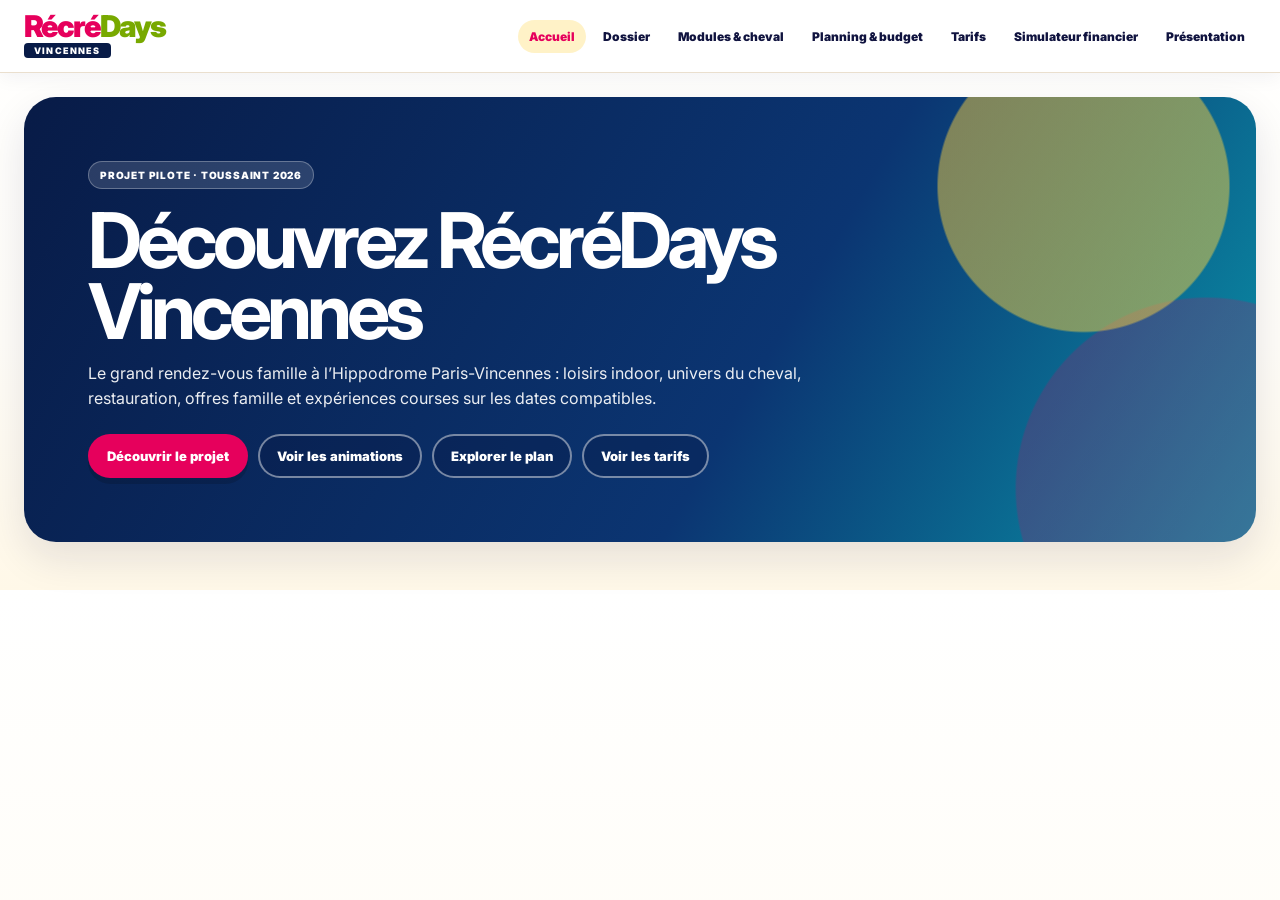
==== commit f204709a: "Ajouter le lien Tarifs dans la navigation" ====
--- a/index.html
+++ b/index.html
@@ -15,69 +15,14 @@
       <a href="/dossier.html">Dossier</a>
       <a href="/modules.html">Modules & cheval</a>
       <a href="/pilotage.html">Planning & budget</a>
+      <a href="/tarifs.html">Tarifs</a>
       <a href="/pilotage.html#simulateur">Simulateur financier</a>
       <a href="/presentation.html">Présentation</a>
     </div>
   </nav>
 </header>
 <main class="container">
-  <section class="hero">
-    <div class="hero-grid">
-      <div>
-        <span class="eyebrow">Projet pilote · Toussaint 2026</span>
-        <h1>Découvrez RécréDays Vincennes</h1>
-        <h2>Le grand rendez-vous famille à l’Hippodrome Paris-Vincennes</h2>
-        <p>Pendant les vacances de la Toussaint, le Grand Hall se transforme en destination familiale indoor : jeux, parcours, espaces parents, restauration, découverte du cheval et expériences courses les jours compatibles.</p>
-        <div class="hero-actions">
-          <a class="btn primary" href="/dossier.html">Découvrir le projet</a>
-          <a class="btn secondary" href="/modules.html">Voir les animations</a>
-        </div>
-      </div>
-      <aside class="date-disc">
-        <div><b>17 OCT.<br>→ 1er NOV.</b><span>16 jours d’exploitation<br>Vacances de la Toussaint 2026</span></div>
-      </aside>
-    </div>
-  </section>
-
-  <section class="kpi-grid" aria-label="Repères du projet">
-    <article class="kpi"><strong>16 jours</strong><span>format pilote</span></article>
-    <article class="kpi"><strong>24 000</strong><span>visiteurs cible</span></article>
-    <article class="kpi"><strong>259 K€</strong><span>revenus consolidés</span></article>
-    <article class="kpi"><strong>19,7 k</strong><span>point mort visiteurs</span></article>
-  </section>
-
-  <section class="section">
-    <div class="section-head">
-      <div><span class="eyebrow" style="color:var(--pink);background:#fff2c7;border-color:#f1dc9d">Accès rapide</span><h2>Explorer le projet en 4 modules</h2></div>
-      <p>La home présente l’expérience. Les quatre modules ci-dessous permettent ensuite d’entrer dans le détail opérationnel, financier et décisionnel.</p>
-    </div>
-    <div class="cards">
-      <a class="card module-card blue" href="/pilotage.html"><small>Module 1</small><div><h3>Planning & budget</h3><p>Calendrier des 16 jours, réunions hippiques, équipes, postes de coûts et arbitrages.</p></div><b>Ouvrir le pilotage →</b></a>
-      <a class="card module-card cyan" href="/pilotage.html#simulateur"><small>Module 2</small><div><h3>Simulateur financier</h3><p>Tester fréquentation, panier moyen, coûts fixes, revenus annexes et point mort.</p></div><b>Tester un scénario →</b></a>
-      <a class="card module-card pink" href="/dossier.html"><small>Module 3</small><div><h3>Dossier</h3><p>Comprendre le raisonnement stratégique, la valeur SETF, les risques et la recommandation.</p></div><b>Lire le dossier →</b></a>
-      <a class="card module-card green" href="/presentation.html"><small>Module 4</small><div><h3>Présentation</h3><p>Parcourir la version de conviction, structurée pour une réunion direction ou CODIR.</p></div><b>Lancer la présentation →</b></a>
-    </div>
-  </section>
-
-  <section class="section">
-    <div class="section-head">
-      <h2>Une sortie pensée comme une expérience complète</h2>
-      <p>L’objectif n’est pas d’empiler des structures. Il s’agit de construire une vraie journée famille, simple à comprendre et propre à Vincennes.</p>
-    </div>
-    <div class="cards">
-      <article class="card"><h3>Jouer</h3><p>Des univers par âge, des parcours actifs, des espaces petite enfance et des temps plus calmes.</p></article>
-      <article class="card"><h3>Découvrir le cheval</h3><p>Poneys, médiation, jeux pédagogiques, mascotte et initiation à l’univers du trot.</p></article>
-      <article class="card"><h3>Vivre les courses</h3><p>Les cinq jours de courses, une immersion complémentaire : bord de piste, écuries ou bus suiveur selon faisabilité.</p></article>
-      <article class="card"><h3>Profiter simplement</h3><p>Accès lisible, parking, restauration, espaces parents, billetterie en ligne et parcours sécurisé.</p></article>
-    </div>
-  </section>
-
-  <section class="section">
-    <div class="callout"><strong>La décision à instruire.</strong> Valider le cadrage final d’un pilote de 16 jours en coproduction sécurisée, avec un GO conditionné par les préventes, le contrat, l’ERP, le budget final et la qualité de l’expérience famille.</div>
-  </section>
-
-  <footer class="footer"><span>RécréDays Vincennes · projet pilote famille · Toussaint 2026</span><span>Données soumises aux validations SETF, ERP, partenaires et prestataires.</span></footer>
+<section class="hero"><span class="eyebrow">Projet pilote · Toussaint 2026</span><h1>Découvrez RécréDays Vincennes</h1><p>Le grand rendez-vous famille à l’Hippodrome Paris-Vincennes : loisirs indoor, univers du cheval, restauration, offres famille et expériences courses sur les dates compatibles.</p><div class="hero-actions"><a class="btn primary" href="/dossier.html">Découvrir le projet</a><a class="btn secondary" href="/modules.html">Voir les animations</a><a class="btn secondary" href="/plan-interactif.html">Explorer le plan</a><a class="btn secondary" href="/tarifs.html">Voir les tarifs</a></div></section>
 </main>
-<script src="/app.js"></script>
 </body>
 </html>
